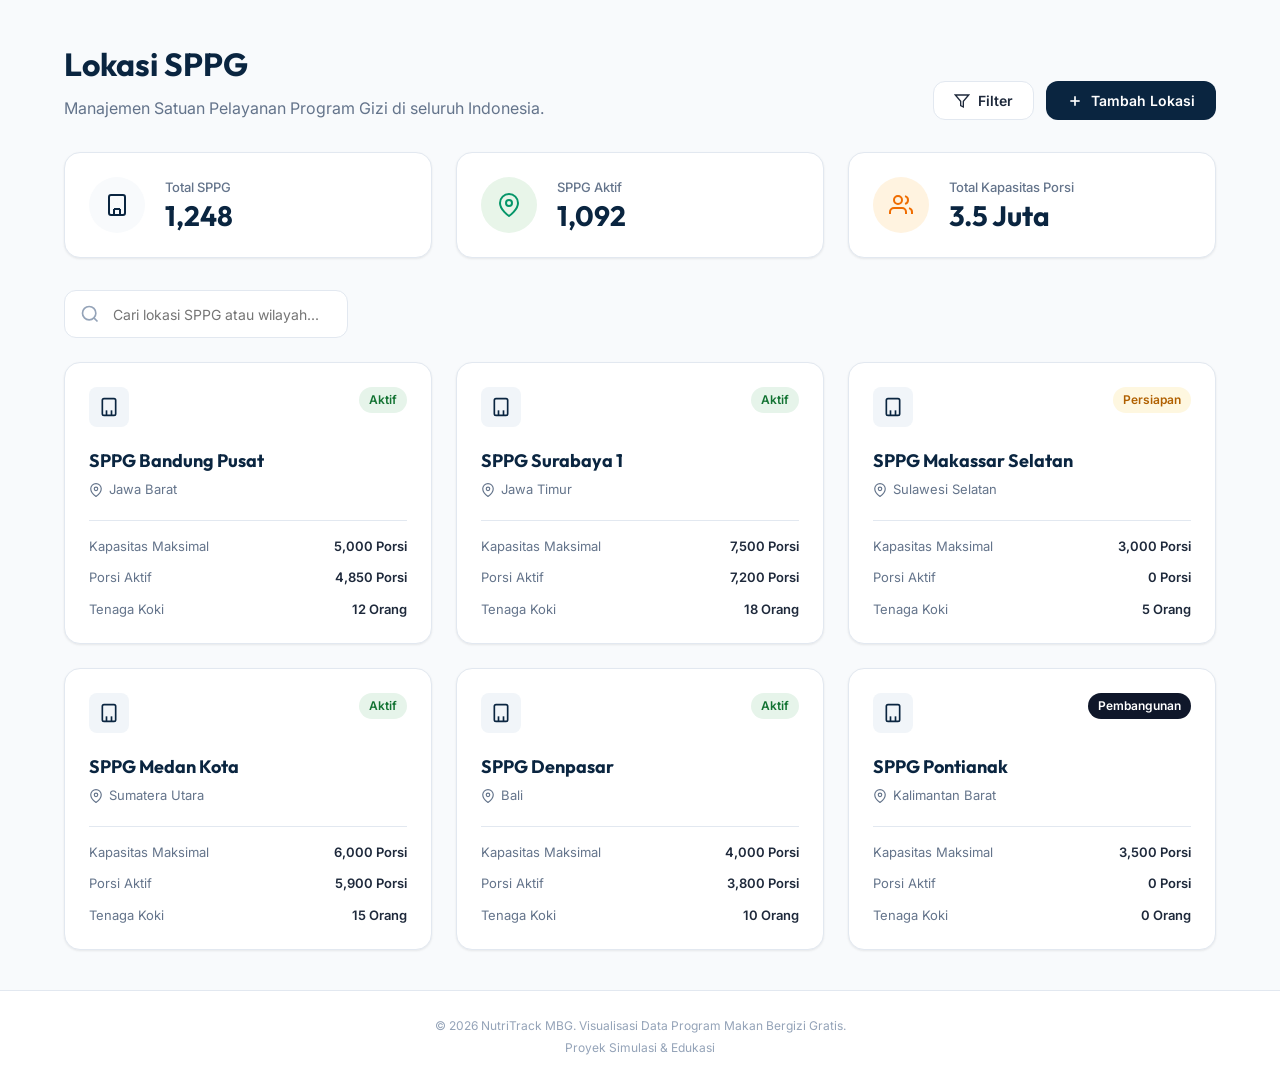
==== apps/izza/index.html @ fefcbb6e "update lagi" ====
<!DOCTYPE html>
<html lang="id">
<head>
  <meta charset="UTF-8">
  <meta name="viewport" content="width=device-width, initial-scale=1.0">
  <title>NutriTrack MBG - Visualisasi Data Program Makan Bergizi Gratis</title>
  <link rel="stylesheet" href="style.css">
</head>
<body>

  <!-- App Header -->
  <header class="app-header">
    <div class="header-container">
      <div class="logo-section">
        <div class="logo-icon">
          <!-- Heartbeat / Wave SVG -->
          <svg width="20" height="20" viewBox="0 0 24 24" fill="none" stroke="currentColor" stroke-width="3" stroke-linecap="round" stroke-linejoin="round">
            <path d="M22 12h-4l-3 9L9 3l-3 9H2"/>
          </svg>
        </div>
        NutriTrack<span>MBG</span>
      </div>

      <!-- Navigation Bar -->
      <nav class="nav-menu">
        <div class="nav-item" data-tab="dashboard">
          <svg viewBox="0 0 24 24" fill="none" stroke="currentColor"><rect x="3" y="3" width="7" height="9" rx="1"/><rect x="14" y="3" width="7" height="5" rx="1"/><rect x="14" y="12" width="7" height="9" rx="1"/><rect x="3" y="16" width="7" height="5" rx="1"/></svg>
          Dashboard
        </div>
        <div class="nav-item" data-tab="statistik">
          <svg viewBox="0 0 24 24" fill="none" stroke="currentColor"><circle cx="12" cy="12" r="10"/><polyline points="12 6 12 12 16 14"/></svg>
          Statistik Gizi
        </div>
        <div class="nav-item" data-tab="makanan">
          <svg viewBox="0 0 24 24" fill="none" stroke="currentColor"><path d="M12 2L2 7l10 5 10-5-10-5zM2 17l10 5 10-5M2 12l10 5 10-5"/></svg>
          Data Makanan
        </div>
        <div class="nav-item" data-tab="simulasi">
          <svg viewBox="0 0 24 24" fill="none" stroke="currentColor"><path d="M12 20h9M16.5 3.5a2.121 2.121 0 0 1 3 3L7 19l-4 1 1-4L16.5 3.5z"/></svg>
          Simulasi Menu
        </div>
        <div class="nav-item active" data-tab="lokasi">
          <svg viewBox="0 0 24 24" fill="none" stroke="currentColor"><path d="M21 10c0 7-9 13-9 13s-9-6-9-13a9 9 0 0 1 18 0z"/><circle cx="12" cy="10" r="3"/></svg>
          Lokasi SPPG
        </div>
        <div class="nav-item" data-tab="laporan">
          <svg viewBox="0 0 24 24" fill="none" stroke="currentColor"><path d="M14 2H6a2 2 0 0 0-2 2v16a2 2 0 0 0 2 2h12a2 2 0 0 0 2-2V8z"/><polyline points="14 2 14 8 20 8"/></svg>
          Laporan
        </div>
        <div class="nav-item" data-tab="edukasi">
          <svg viewBox="0 0 24 24" fill="none" stroke="currentColor"><path d="M4 19.5A2.5 2.5 0 0 1 6.5 17H20M4 4.5A2.5 2.5 0 0 1 6.5 2H20v20H6.5a2.5 2.5 0 0 1-2.5-2.5v-15z"/></svg>
          Edukasi
        </div>
        <div class="nav-item" data-tab="pusatdata">
          <svg viewBox="0 0 24 24" fill="none" stroke="currentColor"><ellipse cx="12" cy="5" rx="9" ry="3"/><path d="M3 5v14c0 1.66 4 3 9 3s9-1.34 9-3V5"/><path d="M3 12c0 1.66 4 3 9 3s9-1.34 9-3"/></svg>
          Pusat Data
        </div>

      </nav>
    </div>
  </header>

  <!-- Main Content Wrapper -->
  <main class="app-main" id="main-container">

    <!-- ============================================ -->
    <!-- VIEW 1: LOKASI SPPG (Default View) -->
    <!-- ============================================ -->
    <div id="view-lokasi" class="view-panel">
      <div class="page-header">
        <div class="page-title-group">
          <h1 class="page-title">Lokasi SPPG</h1>
          <p class="page-subtitle">Manajemen Satuan Pelayanan Program Gizi di seluruh Indonesia.</p>
        </div>
        <div class="page-actions">
          <button class="btn btn-secondary" id="btn-filter-sppg">
            <svg width="16" height="16" viewBox="0 0 24 24" fill="none" stroke="currentColor" stroke-width="2"><polygon points="22 3 2 3 10 12.46 10 19 14 21 14 12.46 22 3"/></svg>
            Filter
          </button>
          <button class="btn btn-primary" id="btn-tambah-lokasi">
            <svg width="16" height="16" viewBox="0 0 24 24" fill="none" stroke="currentColor" stroke-width="2.5"><line x1="12" y1="5" x2="12" y2="19"/><line x1="5" y1="12" x2="19" y2="12"/></svg>
            Tambah Lokasi
          </button>
        </div>
      </div>

      <!-- Summary Stats Row -->
      <div class="summary-grid">
        <div class="summary-card">
          <div class="card-icon-wrapper">
            <!-- Building Icon -->
            <svg viewBox="0 0 24 24" fill="none" stroke="currentColor" stroke-width="2"><rect x="4" y="2" width="16" height="20" rx="2" ry="2"/><line x1="9" y1="22" x2="9" y2="16"/><line x1="15" y1="22" x2="15" y2="16"/><line x1="9" y1="16" x2="15" y2="16"/><path d="M8 6h.01M16 6h.01M8 10h.01M16 10h.01M12 6h.01M12 10h.01"/></svg>
          </div>
          <div class="card-details">
            <span class="card-label">Total SPPG</span>
            <span class="card-value" id="stat-total-sppg">1,248</span>
          </div>
        </div>
        <div class="summary-card">
          <div class="card-icon-wrapper green">
            <!-- Active Location -->
            <svg viewBox="0 0 24 24" fill="none" stroke="currentColor" stroke-width="2"><path d="M21 10c0 7-9 13-9 13s-9-6-9-13a9 9 0 0 1 18 0z"/><circle cx="12" cy="10" r="3"/></svg>
          </div>
          <div class="card-details">
            <span class="card-label">SPPG Aktif</span>
            <span class="card-value" id="stat-aktif-sppg">1,092</span>
          </div>
        </div>
        <div class="summary-card">
          <div class="card-icon-wrapper orange">
            <!-- Capacity / Hand holding heart or bowl -->
            <svg viewBox="0 0 24 24" fill="none" stroke="currentColor" stroke-width="2"><path d="M17 21v-2a4 4 0 0 0-4-4H5a4 4 0 0 0-4 4v2"/><circle cx="9" cy="7" r="4"/><path d="M23 21v-2a4 4 0 0 0-3-3.87"/><path d="M16 3.13a4 4 0 0 1 0 7.75"/></svg>
          </div>
          <div class="card-details">
            <span class="card-label">Total Kapasitas Porsi</span>
            <span class="card-value" id="stat-kapasitas-sppg">3.5 Juta</span>
          </div>
        </div>
      </div>

      <!-- Search Field -->
      <div class="filter-bar">
        <div class="search-wrapper">
          <svg class="search-icon" viewBox="0 0 24 24" fill="none" stroke="currentColor" stroke-width="2"><circle cx="11" cy="11" r="8"/><line x1="21" y1="21" x2="16.65" y2="16.65"/></svg>
          <input type="text" class="search-input" id="search-sppg" placeholder="Cari lokasi SPPG atau wilayah...">
        </div>
      </div>

      <!-- SPPG Cards Grid -->
      <div class="card-grid" id="sppg-grid-container">
        <!-- Rendered dynamically by app.js -->
      </div>
    </div>


    <!-- ============================================ -->
    <!-- VIEW 2: PUSAT LAPORAN -->
    <!-- ============================================ -->
    <div id="view-laporan" class="view-panel" style="display: none;">
      <div class="page-header">
        <div class="page-title-group">
          <h1 class="page-title">Pusat Laporan</h1>
          <p class="page-subtitle">Unduh dan tinjau laporan operasional, gizi, serta evaluasi program.</p>
        </div>
        <div class="page-actions">
          <!-- Dropdown Filter for Category -->
          <button class="btn btn-secondary" id="btn-filter-laporan">
            <svg width="16" height="16" viewBox="0 0 24 24" fill="none" stroke="currentColor" stroke-width="2"><polygon points="22 3 2 3 10 12.46 10 19 14 21 14 12.46 22 3"/></svg>
            Filter
          </button>
          <button class="btn btn-secondary" id="btn-periode-laporan">
            <svg width="16" height="16" viewBox="0 0 24 24" fill="none" stroke="currentColor" stroke-width="2"><rect x="3" y="4" width="18" height="18" rx="2" ry="2"/><line x1="16" y1="2" x2="16" y2="6"/><line x1="8" y1="2" x2="8" y2="6"/><line x1="3" y1="10" x2="21" y2="10"/></svg>
            Periode
          </button>
        </div>
      </div>

      <!-- Report Table Area -->
      <div class="table-container">
        <table class="data-table">
          <thead>
            <tr>
              <th>Judul Dokumen Laporan</th>
              <th>Kategori</th>
              <th>Tanggal Rilis</th>
              <th>Ukuran</th>
              <th>Aksi</th>
            </tr>
          </thead>
          <tbody id="laporan-table-body">
            <!-- Rendered dynamically by app.js -->
          </tbody>
        </table>
      </div>
    </div>


    <!-- ============================================ -->
    <!-- VIEW 3: MODUL EDUKASI & SOP -->
    <!-- ============================================ -->
    <div id="view-edukasi" class="view-panel" style="display: none;">
      <!-- Dark Blue Hero Banner -->
      <div class="edu-banner">
        <div class="edu-banner-text">
          <span class="edu-banner-badge">Pusat Pengetahuan</span>
          <h2 class="edu-banner-title">Modul Edukasi & SOP</h2>
          <p class="edu-banner-desc">Tingkatkan pemahaman Anda tentang standar gizi, kebersihan, dan manajemen operasional program MBG melalui berbagai artikel dan video panduan kami.</p>
        </div>
        <div class="edu-banner-icon">
          <!-- Open Book Icon -->
          <svg viewBox="0 0 24 24" fill="none" stroke="currentColor" stroke-width="1.5"><path d="M4 19.5A2.5 2.5 0 0 1 6.5 17H20M4 4.5A2.5 2.5 0 0 1 6.5 2H20v20H6.5a2.5 2.5 0 0 1-2.5-2.5v-15z"/></svg>
        </div>
      </div>

      <!-- Categories Filter Tabs -->
      <div class="edu-tabs">
        <div class="edu-tab active" data-category="Semua">Semua Modul</div>
        <div class="edu-tab" data-category="Gizi">Panduan Gizi</div>
        <div class="edu-tab" data-category="Operasional">Operasional SPPG</div>
        <div class="edu-tab" data-category="Keamanan">Keamanan Pangan</div>
        <div class="edu-tab" data-category="Video">Video Edukasi</div>
      </div>

      <!-- Edu Cards Grid -->
      <div class="edu-grid" id="edukasi-grid-container">
        <!-- Rendered dynamically by app.js -->
      </div>
    </div>


    <!-- ============================================ -->
    <!-- VIEW 4: PUSAT DATA MASUK -->
    <!-- ============================================ -->
    <div id="view-pusatdata" class="view-panel" style="display: none;">
      <div class="page-header">
        <div class="page-title-group">
          <h1 class="page-title">Pusat Data MASUK</h1>
          <p class="page-subtitle">Area penampungan data mentah sebelum divalidasi dan diimpor ke sistem utama.</p>
        </div>
        <div class="page-actions">
          <button class="btn btn-secondary" id="btn-input-link">
            <svg width="16" height="16" viewBox="0 0 24 24" fill="none" stroke="currentColor" stroke-width="2"><path d="M10 13a5 5 0 0 0 7.54.54l3-3a5 5 0 0 0-7.07-7.07l-1.72 1.71"/><path d="M14 11a5 5 0 0 0-7.54-.54l-3 3a5 5 0 0 0 7.07 7.07l1.71-1.71"/></svg>
            Input Link
          </button>
          <button class="btn btn-green" id="btn-upload-dataset">
            <svg width="16" height="16" viewBox="0 0 24 24" fill="none" stroke="currentColor" stroke-width="2.5"><path d="M21 15v4a2 2 0 0 1-2 2H5a2 2 0 0 1-2-2v-4"/><polyline points="17 8 12 3 7 8"/><line x1="12" y1="3" x2="12" y2="15"/></svg>
            Upload Dataset
          </button>
        </div>
      </div>

      <!-- Summary Stats Row -->
      <div class="pd-summary-grid">
        <!-- Total Masuk: document icon, grey -->
        <div class="pd-summary-card">
          <div class="pd-stat-icon" style="color: #64748b;">
            <svg width="32" height="32" viewBox="0 0 24 24" fill="none" stroke="currentColor" stroke-width="1.8"><path d="M14 2H6a2 2 0 0 0-2 2v16a2 2 0 0 0 2 2h12a2 2 0 0 0 2-2V8z"/><polyline points="14 2 14 8 20 8"/><line x1="16" y1="13" x2="8" y2="13"/><line x1="16" y1="17" x2="8" y2="17"/></svg>
          </div>
          <span class="card-value" id="pd-stat-total">128</span>
          <span class="card-label">Total Masuk</span>
        </div>
        <!-- Menunggu: clock circle, yellow border -->
        <div class="pd-summary-card">
          <div class="pd-stat-icon" style="color: #f59e0b;">
            <svg width="32" height="32" viewBox="0 0 24 24" fill="none" stroke="currentColor" stroke-width="1.8"><circle cx="12" cy="12" r="10"/><polyline points="12 6 12 12 16 14"/></svg>
          </div>
          <span class="card-value" id="pd-stat-menunggu">12</span>
          <span class="card-label">Menunggu</span>
        </div>
        <!-- Data Valid: check circle, green -->
        <div class="pd-summary-card">
          <div class="pd-stat-icon" style="color: #16a34a;">
            <svg width="32" height="32" viewBox="0 0 24 24" fill="none" stroke="currentColor" stroke-width="1.8"><circle cx="12" cy="12" r="10"/><polyline points="9 12 11 14 15 10"/></svg>
          </div>
          <span class="card-value" id="pd-stat-valid">94</span>
          <span class="card-label">Data Valid</span>
        </div>
        <!-- Perlu Perbaikan: alert circle, orange -->
        <div class="pd-summary-card">
          <div class="pd-stat-icon" style="color: #f97316;">
            <svg width="32" height="32" viewBox="0 0 24 24" fill="none" stroke="currentColor" stroke-width="1.8"><circle cx="12" cy="12" r="10"/><line x1="12" y1="8" x2="12" y2="12"/><line x1="12" y1="16" x2="12.01" y2="16"/></svg>
          </div>
          <span class="card-value" id="pd-stat-perbaikan">18</span>
          <span class="card-label">Perlu Perbaikan</span>
        </div>
        <!-- Ditolak: alert circle, red -->
        <div class="pd-summary-card">
          <div class="pd-stat-icon" style="color: #ef4444;">
            <svg width="32" height="32" viewBox="0 0 24 24" fill="none" stroke="currentColor" stroke-width="1.8"><circle cx="12" cy="12" r="10"/><line x1="12" y1="8" x2="12" y2="12"/><line x1="12" y1="16" x2="12.01" y2="16"/></svg>
          </div>
          <span class="card-value" id="pd-stat-ditolak">4</span>
          <span class="card-label">Ditolak</span>
        </div>
      </div>

      <!-- Dataset Queue Section -->
      <div style="background-color: var(--bg-card); border: 1px solid var(--border-color); border-radius: var(--radius-lg); padding: 24px; box-shadow: var(--shadow-sm);">
        <h3 style="font-family: var(--font-heading); font-size: 18px; font-weight: 700; color: var(--primary); margin-bottom: 4px;">Antrean Dataset Masuk</h3>
        <p style="font-size: 13px; color: var(--text-muted); margin-bottom: 24px;">Daftar dataset yang baru diunggah dan status validasinya.</p>
        
        <div class="table-container" style="border: none; box-shadow: none; margin-bottom: 0;">
          <table class="data-table">
            <thead>
              <tr>
                <th>Nama Dataset</th>
                <th>Jenis</th>
                <th>Pengirim</th>
                <th>Tanggal</th>
                <th>Status</th>
                <th>Aksi</th>
              </tr>
            </thead>
            <tbody id="pusatdata-table-body">
              <!-- Rendered dynamically by app.js -->
            </tbody>
          </table>
        </div>
      </div>
    </div>


    <!-- ============================================ -->
    <!-- VIEW 5: OTHER VIEWS PLACEHOLDERS -->
    <!-- ============================================ -->
    <div id="view-dashboard" class="view-panel" style="display: none;">
      <div class="page-header">
        <div class="page-title-group">
          <h1 class="page-title">Dashboard</h1>
          <p class="page-subtitle">Selamat datang di Sistem Visualisasi & Pemantauan Program Nutrisi MBG.</p>
        </div>
      </div>
      
      <div class="dash-grid">
        <div class="dash-chart-card">
          <h3 class="dash-chart-title">Realisasi Distribusi Porsi Makanan (Mei 2026)</h3>
          <div class="bar-chart-mock">
            <div class="chart-bar-group">
              <div class="chart-bar" style="height: 120px;" data-val="120K Porsi"></div>
              <span class="chart-label">Minggu 1</span>
            </div>
            <div class="chart-bar-group">
              <div class="chart-bar" style="height: 150px;" data-val="150K Porsi"></div>
              <span class="chart-label">Minggu 2</span>
            </div>
            <div class="chart-bar-group">
              <div class="chart-bar" style="height: 190px;" data-val="190K Porsi"></div>
              <span class="chart-label">Minggu 3</span>
            </div>
            <div class="chart-bar-group">
              <div class="chart-bar green-bar" style="height: 210px;" data-val="210K Porsi"></div>
              <span class="chart-label">Minggu 4</span>
            </div>
          </div>
          <p style="font-size: 12px; color: var(--text-light); text-align: center;">* Arahkan kursor untuk melihat nilai spesifik mingguan</p>
        </div>
        
        <div style="display: flex; flex-direction: column; gap: 24px;">
          <div class="summary-card" style="margin: 0; width: 100%;">
            <div class="card-icon-wrapper green">
              <svg viewBox="0 0 24 24" fill="none" stroke="currentColor" stroke-width="2"><path d="M12 2L2 7l10 5 10-5-10-5zM2 17l10 5 10-5M2 12l10 5 10-5"/></svg>
            </div>
            <div class="card-details">
              <span class="card-label">Sediaan Porsi Hari Ini</span>
              <span class="card-value">45,280</span>
            </div>
          </div>
          <div class="summary-card" style="margin: 0; width: 100%;">
            <div class="card-icon-wrapper orange">
              <svg viewBox="0 0 24 24" fill="none" stroke="currentColor" stroke-width="2"><circle cx="12" cy="12" r="10"/><path d="M8 14s1.5 2 4 2 4-2 4-2"/><line x1="9" y1="9" x2="9.01" y2="9"/><line x1="15" y1="9" x2="15.01" y2="9"/></svg>
            </div>
            <div class="card-details">
              <span class="card-label">Kepuasan Anak Penerima</span>
              <span class="card-value">98.4%</span>
            </div>
          </div>
        </div>
      </div>
    </div>

    <!-- View: Statistik Gizi -->
    <div id="view-statistik" class="view-panel" style="display: none;">
      <div class="placeholder-view">
        <div class="placeholder-icon">
          <svg viewBox="0 0 24 24" fill="none" stroke="currentColor" stroke-width="2"><line x1="18" y1="20" x2="18" y2="10"/><line x1="12" y1="20" x2="12" y2="4"/><line x1="6" y1="20" x2="6" y2="14"/></svg>
        </div>
        <h2 class="placeholder-title">Visualisasi Statistik Gizi</h2>
        <p class="placeholder-desc">Halaman ini menampilkan grafik capaian kalori, kecukupan protein, vitamin, dan analisis gizi berkala untuk siswa penerima manfaat di seluruh sekolah.</p>
        <button class="btn btn-primary" onclick="alert('Membuka detail statistik lengkap...')">Unduh Laporan Gizi Terpadu</button>
      </div>
    </div>

    <!-- View: Data Makanan -->
    <div id="view-makanan" class="view-panel" style="display: none;">
      <div class="placeholder-view">
        <div class="placeholder-icon">
          <svg viewBox="0 0 24 24" fill="none" stroke="currentColor" stroke-width="2"><path d="M12 2L2 7l10 5 10-5-10-5zM2 17l10 5 10-5M2 12l10 5 10-5"/></svg>
        </div>
        <h2 class="placeholder-title">Database Data Makanan & Nutrisi</h2>
        <p class="placeholder-desc">Kelola dan lihat tabel referensi kandungan kalori, makronutrisi, serta mikronutrisi bahan makanan standar nasional yang digunakan pada dapur SPPG.</p>
        <button class="btn btn-primary" onclick="alert('Mengalihkan ke database bahan makanan...')">Lihat Kamus Bahan Makanan</button>
      </div>
    </div>

    <!-- View: Simulasi Menu -->
    <div id="view-simulasi" class="view-panel" style="display: none;">
      <div class="placeholder-view">
        <div class="placeholder-icon">
          <svg viewBox="0 0 24 24" fill="none" stroke="currentColor" stroke-width="2"><rect x="3" y="3" width="18" height="18" rx="2" ry="2"/><line x1="9" y1="3" x2="9" y2="21"/><line x1="15" y1="3" x2="15" y2="21"/><line x1="3" y1="9" x2="21" y2="9"/><line x1="3" y1="15" x2="21" y2="15"/></svg>
        </div>
        <h2 class="placeholder-title">Simulasi & Kalkulator Menu Sehat</h2>
        <p class="placeholder-desc">Alat kalkulator interaktif untuk menyusun menu makanan harian sesuai standar gizi seimbang yang ditetapkan kementerian kesehatan, lengkap dengan estimasi harga bahan pokok.</p>
        <button class="btn btn-primary" onclick="alert('Memulai simulator menu...')">Buka Simulator Menu</button>
      </div>
    </div>
  </main>

  <!-- App Footer -->
  <footer class="app-footer">
    <p>&copy; 2026 NutriTrack MBG. Visualisasi Data Program Makan Bergizi Gratis.</p>
    <p>Proyek Simulasi & Edukasi</p>
  </footer>

  <!-- ============================================ -->
  <!-- MODAL: TAMBAH LOKASI SPPG -->
  <!-- ============================================ -->
  <div class="modal-backdrop" id="modal-tambah-sppg">
    <div class="modal-container">
      <div class="modal-header">
        <h3 class="modal-title">Tambah Lokasi SPPG Baru</h3>
        <button class="modal-close-btn" id="close-modal-sppg">
          <svg width="20" height="20" viewBox="0 0 24 24" fill="none" stroke="currentColor" stroke-width="2"><line x1="18" y1="6" x2="6" y2="18"/><line x1="6" y1="6" x2="18" y2="18"/></svg>
        </button>
      </div>
      <form id="form-sppg">
        <div class="modal-body">
          <div class="form-group">
            <label class="form-label" for="input-sppg-nama">Nama SPPG</label>
            <input type="text" id="input-sppg-nama" class="form-input" placeholder="Contoh: SPPG Semarang Barat" required>
          </div>
          <div class="form-group">
            <label class="form-label" for="input-sppg-provinsi">Provinsi</label>
            <select id="input-sppg-provinsi" class="form-select" required>
              <option value="">Pilih Provinsi...</option>
              <option value="Jawa Barat">Jawa Barat</option>
              <option value="Jawa Tengah">Jawa Tengah</option>
              <option value="Jawa Timur">Jawa Timur</option>
              <option value="Sulawesi Selatan">Sulawesi Selatan</option>
              <option value="Sumatera Utara">Sumatera Utara</option>
              <option value="Bali">Bali</option>
              <option value="Kalimantan Barat">Kalimantan Barat</option>
            </select>
          </div>
          <div class="form-row">
            <div class="form-group">
              <label class="form-label" for="input-sppg-kapasitas">Kapasitas Maksimal (Porsi)</label>
              <input type="number" id="input-sppg-kapasitas" class="form-input" placeholder="Misal: 5000" min="0" required>
            </div>
            <div class="form-group">
              <label class="form-label" for="input-sppg-aktif">Porsi Aktif saat ini</label>
              <input type="number" id="input-sppg-aktif" class="form-input" placeholder="Misal: 4500" min="0" required>
            </div>
          </div>
          <div class="form-row">
            <div class="form-group">
              <label class="form-label" for="input-sppg-koki">Tenaga Koki (Orang)</label>
              <input type="number" id="input-sppg-koki" class="form-input" placeholder="Misal: 10" min="0" required>
            </div>
            <div class="form-group">
              <label class="form-label" for="input-sppg-status">Status Operasional</label>
              <select id="input-sppg-status" class="form-select" required>
                <option value="Aktif">Aktif</option>
                <option value="Persiapan">Persiapan</option>
                <option value="Pembangunan">Pembangunan</option>
              </select>
            </div>
          </div>
        </div>
        <div class="modal-footer">
          <button type="button" class="btn btn-secondary" id="cancel-modal-sppg">Batal</button>
          <button type="submit" class="btn btn-primary">Simpan Lokasi</button>
        </div>
      </form>
    </div>
  </div>

  <!-- ============================================ -->
  <!-- MODAL: UPLOAD DATASET -->
  <!-- ============================================ -->
  <div class="modal-backdrop" id="modal-upload">
    <div class="modal-container">
      <div class="modal-header">
        <h3 class="modal-title">Upload Dataset Baru</h3>
        <button class="modal-close-btn" id="close-modal-upload">
          <svg width="20" height="20" viewBox="0 0 24 24" fill="none" stroke="currentColor" stroke-width="2"><line x1="18" y1="6" x2="6" y2="18"/><line x1="6" y1="6" x2="18" y2="18"/></svg>
        </button>
      </div>
      <form id="form-upload">
        <div class="modal-body">
          <div class="form-group">
            <label class="form-label" for="upload-jenis">Jenis Data</label>
            <select id="upload-jenis" class="form-select" required>
              <option value="Makanan">Makanan</option>
              <option value="Lokasi SPPG">Lokasi SPPG</option>
              <option value="Standar Gizi">Standar Gizi</option>
              <option value="Data Pangan">Data Pangan</option>
            </select>
          </div>
          <div class="form-group">
            <label class="form-label" for="upload-pengirim">Pengirim / Relawan</label>
            <input type="text" id="upload-pengirim" class="form-input" placeholder="Masukkan nama pengirim..." required>
          </div>
          <div class="form-group">
            <label class="form-label">File Dataset (.xlsx, .csv)</label>
            <div class="drag-drop-zone" id="drag-drop-area">
              <div class="drag-drop-icon">
                <svg viewBox="0 0 24 24" fill="none" stroke="currentColor" stroke-width="2"><path d="M21 15v4a2 2 0 0 1-2 2H5a2 2 0 0 1-2-2v-4"/><polyline points="17 8 12 3 7 8"/><line x1="12" y1="3" x2="12" y2="15"/></svg>
              </div>
              <p class="drag-drop-text" id="drag-drop-filename">Tarik file ke sini atau klik untuk mencari</p>
              <p class="drag-drop-subtext">Hanya file Excel (.xlsx) atau CSV (.csv) maksimum 10MB</p>
              <input type="file" id="file-input" style="display: none;" accept=".xlsx,.csv">
            </div>
          </div>
        </div>
        <div class="modal-footer">
          <button type="button" class="btn btn-secondary" id="cancel-modal-upload">Batal</button>
          <button type="submit" class="btn btn-primary" id="btn-submit-upload" disabled>Unggah Data</button>
        </div>
      </form>
    </div>
  </div>

  <!-- ============================================ -->
  <!-- MODAL: PREVIEW DATASET -->
  <!-- ============================================ -->
  <div class="modal-backdrop" id="modal-preview-dataset">
    <div class="modal-container" style="max-width: 600px;">
      <div class="modal-header">
        <h3 class="modal-title" id="preview-dataset-title">Pratinjau Dataset</h3>
        <button class="modal-close-btn" id="close-modal-preview">
          <svg width="20" height="20" viewBox="0 0 24 24" fill="none" stroke="currentColor" stroke-width="2"><line x1="18" y1="6" x2="6" y2="18"/><line x1="6" y1="6" x2="18" y2="18"/></svg>
        </button>
      </div>
      <div class="modal-body">
        <div style="margin-bottom: 16px; font-size: 13px; color: var(--text-muted);">
          <span style="font-weight: 600; color: var(--text-main);">Pengirim: </span><span id="preview-dataset-sender">-</span> |
          <span style="font-weight: 600; color: var(--text-main);">Tanggal: </span><span id="preview-dataset-date">-</span> |
          <span style="font-weight: 600; color: var(--text-main);">Status: </span><span id="preview-dataset-status">-</span>
        </div>
        <div class="table-container" style="max-height: 250px; overflow-y: auto;">
          <table class="data-table" style="font-size: 12px;">
            <thead>
              <tr id="preview-dataset-headers">
                <!-- Set dynamically -->
              </tr>
            </thead>
            <tbody id="preview-dataset-rows">
              <!-- Set dynamically -->
            </tbody>
          </table>
        </div>
      </div>
      <div class="modal-footer">
        <button type="button" class="btn btn-secondary" id="close-preview-footer">Tutup</button>
        <button type="button" class="btn btn-primary" id="btn-import-from-preview">Impor Data Sekarang</button>
      </div>
    </div>
  </div>

  <!-- Toast Container -->
  <div class="toast-container" id="toast-container"></div>

  <!-- JavaScript -->
  <script src="app.js"></script>

  <!-- HOOK GABUNGAN: sembunyikan header sendiri & navigasi dari menu induk -->
  <style>.app-header{display:none !important;}</style>
  <script>
    window.addEventListener('load', function () {
      function go() {
        var tab = (location.hash || '#lokasi').replace('#','');
        var el = document.querySelector('.nav-item[data-tab="'+tab+'"]');
        if (el) el.click();
      }
      go();
      window.addEventListener('hashchange', go);
    });
  </script>
</body>
</html>
---- apps/izza/style.css ----
/* style.css - Design system and layout styles for NutriTrack MBG */

@import url('https://fonts.googleapis.com/css2?family=Inter:wght@300;400;500;600;700&family=Outfit:wght@400;500;600;700;800&display=swap');

:root {
  /* Colors */
  --primary: #0a2540;
  --primary-light: #1e3a5f;
  --accent-green: #34d399; /* Green tone from screenshot */
  --accent-green-hover: #059669;
  --accent-green-rgb: 52, 211, 153;
  --accent-blue: #0b57d0;
  --bg-main: #f8fafc;
  --bg-card: #ffffff;
  --text-main: #1e293b;
  --text-muted: #64748b;
  --text-light: #94a3b8;
  --border-color: #e2e8f0;
  --input-focus: rgba(11, 87, 208, 0.15);
  
  /* Status Colors */
  --status-active-bg: #e6f4ea;
  --status-active-text: #137333;
  --status-prep-bg: #fef7e0;
  --status-prep-text: #b06000;
  --status-build-bg: #e8f0fe;
  --status-build-text: #1a73e8;
  --status-build-badge-bg: #0f172a; /* Pontianak uses dark dark blue/black badge in screenshot */
  --status-build-badge-text: #ffffff;
  --status-rejected-bg: #fce8e6;
  --status-rejected-text: #c5221f;

  /* Typography */
  --font-heading: 'Outfit', 'Inter', sans-serif;
  --font-body: 'Inter', sans-serif;

  /* Shadows & Radius */
  --shadow-sm: 0 1px 3px rgba(0, 0, 0, 0.05), 0 1px 2px rgba(0, 0, 0, 0.03);
  --shadow-md: 0 4px 6px -1px rgba(0, 0, 0, 0.05), 0 2px 4px -1px rgba(0, 0, 0, 0.03);
  --shadow-lg: 0 10px 15px -3px rgba(10, 37, 64, 0.05), 0 4px 6px -2px rgba(10, 37, 64, 0.03);
  --shadow-premium: 0 20px 25px -5px rgba(10, 37, 64, 0.08), 0 10px 10px -5px rgba(10, 37, 64, 0.03);
  --radius-sm: 6px;
  --radius-md: 12px;
  --radius-lg: 16px;
  --radius-xl: 24px;
  
  /* Transitions */
  --transition-fast: 0.15s ease;
  --transition-normal: 0.25s cubic-bezier(0.4, 0, 0.2, 1);
}

/* Reset */
* {
  box-sizing: border-box;
  margin: 0;
  padding: 0;
  -webkit-font-smoothing: antialiased;
  -moz-osx-font-smoothing: grayscale;
}

body {
  font-family: var(--font-body);
  background-color: var(--bg-main);
  color: var(--text-main);
  line-height: 1.5;
  display: flex;
  flex-direction: column;
  min-height: 100vh;
}

a {
  text-decoration: none;
  color: inherit;
}

button, input, select, textarea {
  font-family: inherit;
  font-size: inherit;
}

/* Layout App Shell */
.app-header {
  background-color: var(--bg-card);
  border-bottom: 1px solid var(--border-color);
  position: sticky;
  top: 0;
  z-index: 100;
  box-shadow: var(--shadow-sm);
}

.header-container {
  max-width: 1200px;
  margin: 0 auto;
  padding: 0 24px;
  height: 72px;
  display: flex;
  align-items: center;
  justify-content: space-between;
}

.logo-section {
  display: flex;
  align-items: center;
  gap: 8px;
  font-family: var(--font-heading);
  font-weight: 700;
  font-size: 22px;
  color: var(--primary);
  user-select: none;
}

.logo-section span {
  color: var(--accent-green-hover);
}

.logo-icon {
  width: 36px;
  height: 36px;
  display: flex;
  align-items: center;
  justify-content: center;
  background-color: var(--primary);
  border-radius: var(--radius-sm);
  color: white;
}

/* Navigation Menu */
.nav-menu {
  display: flex;
  height: 100%;
  gap: 4px;
}

.nav-item {
  display: flex;
  flex-direction: column;
  align-items: center;
  justify-content: center;
  padding: 0 12px;
  font-size: 13px;
  font-weight: 500;
  color: var(--text-muted);
  cursor: pointer;
  position: relative;
  transition: var(--transition-fast);
  gap: 4px;
  height: 100%;
  border-bottom: 3px solid transparent;
}

.nav-item svg {
  width: 18px;
  height: 18px;
  stroke-width: 2;
  transition: transform var(--transition-fast);
}

.nav-item:hover {
  color: var(--primary);
}

.nav-item:hover svg {
  transform: translateY(-2px);
}

.nav-item.active {
  color: var(--primary);
  border-bottom-color: var(--accent-green);
  font-weight: 600;
}

.nav-item.active svg {
  color: var(--accent-green);
}


/* Main Content Wrapper */
.app-main {
  flex: 1;
  max-width: 1200px;
  width: 100%;
  margin: 0 auto;
  padding: 40px 24px;
}

/* Footer Section */
.app-footer {
  background-color: var(--bg-card);
  border-top: 1px solid var(--border-color);
  padding: 24px;
  text-align: center;
  font-size: 12px;
  color: var(--text-light);
  line-height: 1.8;
}

/* Page Header Typography */
.page-header {
  margin-bottom: 32px;
  display: flex;
  justify-content: space-between;
  align-items: flex-end;
}

.page-title-group {
  max-width: 700px;
}

.page-title {
  font-family: var(--font-heading);
  font-size: 32px;
  font-weight: 700;
  color: var(--primary);
  margin-bottom: 8px;
}

.page-subtitle {
  font-size: 16px;
  color: var(--text-muted);
}

.page-actions {
  display: flex;
  gap: 12px;
}

/* Base Components & UI Elements */

/* Buttons */
.btn {
  display: inline-flex;
  align-items: center;
  justify-content: center;
  gap: 8px;
  padding: 10px 20px;
  border-radius: var(--radius-md);
  font-weight: 600;
  font-size: 14px;
  border: 1px solid transparent;
  cursor: pointer;
  transition: var(--transition-fast);
}

.btn-primary {
  background-color: var(--primary);
  color: white;
}

.btn-primary:hover {
  background-color: var(--primary-light);
  box-shadow: var(--shadow-sm);
}

.btn-secondary {
  background-color: var(--bg-card);
  border-color: var(--border-color);
  color: var(--text-main);
}

.btn-secondary:hover {
  background-color: var(--bg-main);
  border-color: var(--text-muted);
}

.btn-green {
  background-color: #34a853;
  color: white;
}

.btn-green:hover {
  background-color: #2d9249;
}

.btn-icon-only {
  width: 36px;
  height: 36px;
  padding: 0;
  border-radius: 50%;
  display: flex;
  align-items: center;
  justify-content: center;
}

/* Summary Grid (Stats Cards) */
.summary-grid {
  display: grid;
  grid-template-columns: repeat(3, 1fr);
  gap: 24px;
  margin-bottom: 32px;
}

.summary-card {
  background-color: var(--bg-card);
  border: 1px solid var(--border-color);
  border-radius: var(--radius-lg);
  padding: 24px;
  display: flex;
  align-items: center;
  gap: 20px;
  box-shadow: var(--shadow-sm);
  transition: var(--transition-normal);
}

.summary-card:hover {
  transform: translateY(-4px);
  box-shadow: var(--shadow-md);
}

.card-icon-wrapper {
  width: 56px;
  height: 56px;
  border-radius: 50%;
  background-color: var(--bg-main);
  display: flex;
  align-items: center;
  justify-content: center;
  color: var(--primary);
}

.card-icon-wrapper.green {
  background-color: #e8f5e9;
  color: var(--accent-green-hover);
}

.card-icon-wrapper.orange {
  background-color: #fff3e0;
  color: #ef6c00;
}

.card-icon-wrapper svg {
  width: 24px;
  height: 24px;
}

.card-details {
  display: flex;
  flex-direction: column;
}

.card-label {
  font-size: 13px;
  color: var(--text-muted);
  margin-bottom: 4px;
  font-weight: 500;
}

.card-value {
  font-family: var(--font-heading);
  font-size: 28px;
  font-weight: 700;
  color: var(--primary);
  line-height: 1.1;
}

/* Filter Bar & Search */
.filter-bar {
  display: flex;
  gap: 16px;
  margin-bottom: 24px;
  align-items: center;
}

.search-wrapper {
  position: relative;
  max-width: 400px;
}

.search-input {
  width: 100%;
  height: 48px;
  padding: 0 16px 0 48px;
  border-radius: var(--radius-md);
  border: 1px solid var(--border-color);
  background-color: var(--bg-card);
  font-size: 14px;
  transition: var(--transition-fast);
  color: var(--text-main);
}

.search-input:focus {
  outline: none;
  border-color: var(--accent-blue);
  box-shadow: 0 0 0 4px var(--input-focus);
}

.search-icon {
  position: absolute;
  left: 16px;
  top: 50%;
  transform: translateY(-50%);
  color: var(--text-light);
  width: 20px;
  height: 20px;
  pointer-events: none;
}

/* Badges */
.badge {
  display: inline-flex;
  align-items: center;
  padding: 4px 10px;
  border-radius: 20px;
  font-size: 12px;
  font-weight: 600;
}

.badge-active {
  background-color: var(--status-active-bg);
  color: var(--status-active-text);
}

.badge-prep {
  background-color: var(--status-prep-bg);
  color: var(--status-prep-text);
}

.badge-build {
  background-color: var(--status-build-badge-bg);
  color: var(--status-build-badge-text);
}

.badge-rejected {
  background-color: var(--status-rejected-bg);
  color: var(--status-rejected-text);
}

.badge-bulanan {
  background-color: #f1f3f4;
  color: #5f6368;
}

.badge-evaluasi {
  background-color: #f1f3f4;
  color: #5f6368;
}

.badge-wilayah {
  background-color: #f1f3f4;
  color: #5f6368;
}

.badge-keuangan {
  background-color: #f1f3f4;
  color: #5f6368;
}

.badge-gizi {
  background-color: #f1f3f4;
  color: #5f6368;
}

/* Card Grid for Locations */
.card-grid {
  display: grid;
  grid-template-columns: repeat(3, 1fr);
  gap: 24px;
}

.sp-card {
  background-color: var(--bg-card);
  border: 1px solid var(--border-color);
  border-radius: var(--radius-lg);
  padding: 24px;
  box-shadow: var(--shadow-sm);
  display: flex;
  flex-direction: column;
  transition: var(--transition-normal);
  position: relative;
}

.sp-card:hover {
  transform: translateY(-4px);
  box-shadow: var(--shadow-lg);
}

.sp-card-header {
  display: flex;
  justify-content: space-between;
  align-items: flex-start;
  margin-bottom: 20px;
}

.sp-icon-box {
  width: 40px;
  height: 40px;
  background-color: #f1f5f9;
  border-radius: 8px;
  display: flex;
  align-items: center;
  justify-content: center;
  color: var(--primary);
}

.sp-title-area {
  margin-bottom: 20px;
}

.sp-name {
  font-family: var(--font-heading);
  font-size: 18px;
  font-weight: 700;
  color: var(--primary);
  margin-bottom: 6px;
}

.sp-location {
  display: flex;
  align-items: center;
  gap: 6px;
  font-size: 13px;
  color: var(--text-muted);
}

.sp-location svg {
  width: 14px;
  height: 14px;
  stroke-width: 2;
}

.sp-details-list {
  display: flex;
  flex-direction: column;
  gap: 12px;
  border-top: 1px solid var(--border-color);
  padding-top: 16px;
  margin-top: auto;
}

.sp-detail-row {
  display: flex;
  justify-content: space-between;
  font-size: 13px;
}

.sp-detail-label {
  color: var(--text-muted);
}

.sp-detail-val {
  font-weight: 600;
  color: var(--text-main);
}

/* Report & Ingest Table Component */
.table-container {
  background-color: var(--bg-card);
  border: 1px solid var(--border-color);
  border-radius: var(--radius-lg);
  overflow: hidden;
  box-shadow: var(--shadow-sm);
  margin-bottom: 32px;
}

.data-table {
  width: 100%;
  border-collapse: collapse;
  text-align: left;
}

.data-table th {
  background-color: #f8fafc;
  padding: 16px 24px;
  font-size: 11px;
  font-weight: 600;
  text-transform: uppercase;
  letter-spacing: 0.05em;
  color: var(--text-muted);
  border-bottom: 1px solid var(--border-color);
}

.data-table td {
  padding: 16px 24px;
  border-bottom: 1px solid var(--border-color);
  font-size: 14px;
  color: var(--text-main);
  vertical-align: middle;
}

.data-table tr:last-child td {
  border-bottom: none;
}

.data-table tr:hover td {
  background-color: #f8fafc;
}

.doc-title-cell {
  display: flex;
  align-items: center;
  gap: 12px;
  font-weight: 600;
  color: var(--primary);
}

.doc-icon-box {
  width: 32px;
  height: 32px;
  border-radius: 6px;
  background-color: #e2e8f0;
  display: flex;
  align-items: center;
  justify-content: center;
  color: var(--primary);
}

.doc-icon-box.yellow {
  background-color: #fef3c7;
  color: #d97706;
}

.doc-icon-box.blue {
  background-color: #dbeafe;
  color: #2563eb;
}

.table-actions {
  display: flex;
  gap: 16px;
}

.action-icon-btn {
  background: none;
  border: none;
  cursor: pointer;
  color: var(--text-light);
  display: flex;
  align-items: center;
  justify-content: center;
  transition: var(--transition-fast);
}

.action-icon-btn:hover {
  color: var(--accent-blue);
}

.action-icon-btn.download-btn:hover {
  color: var(--accent-green-hover);
}

.action-text-btn {
  background: none;
  border: none;
  cursor: pointer;
  font-weight: 600;
  font-size: 13px;
  color: var(--text-muted);
  transition: var(--transition-fast);
}

.action-text-btn:hover {
  color: var(--accent-blue);
}

.action-btn-import {
  display: inline-flex;
  align-items: center;
  gap: 6px;
  padding: 6px 12px;
  border-radius: 6px;
  background-color: #f0fdf4;
  border: 1px solid #bbf7d0;
  color: #16a34a;
  font-weight: 600;
  font-size: 12px;
  cursor: pointer;
  transition: var(--transition-fast);
}

.action-btn-import:hover {
  background-color: #dcfce7;
}

/* Modul Edukasi Layout Styles */
.edu-banner {
  background: linear-gradient(135deg, #07162c 0%, #0a2540 100%);
  border-radius: var(--radius-lg);
  padding: 40px;
  color: white;
  display: flex;
  justify-content: space-between;
  align-items: center;
  margin-bottom: 32px;
  position: relative;
  overflow: hidden;
}

.edu-banner::before {
  content: '';
  position: absolute;
  right: -50px;
  top: -50px;
  width: 200px;
  height: 200px;
  border-radius: 50%;
  background: radial-gradient(circle, rgba(52, 211, 153, 0.15) 0%, rgba(0,0,0,0) 70%);
}

.edu-banner-text {
  max-width: 600px;
  z-index: 2;
}

.edu-banner-badge {
  background-color: rgba(52, 211, 153, 0.15);
  color: var(--accent-green);
  padding: 6px 12px;
  border-radius: 20px;
  font-size: 11px;
  font-weight: 700;
  text-transform: uppercase;
  letter-spacing: 0.05em;
  margin-bottom: 16px;
  display: inline-block;
}

.edu-banner-title {
  font-family: var(--font-heading);
  font-size: 36px;
  font-weight: 700;
  margin-bottom: 12px;
  line-height: 1.2;
}

.edu-banner-desc {
  font-size: 14px;
  color: #cbd5e1;
  line-height: 1.6;
}

.edu-banner-icon {
  width: 120px;
  height: 120px;
  opacity: 0.15;
  color: white;
  z-index: 1;
}

.edu-banner-icon svg {
  width: 100%;
  height: 100%;
}

.edu-tabs {
  display: flex;
  gap: 12px;
  margin-bottom: 24px;
  flex-wrap: wrap;
}

.edu-tab {
  padding: 10px 20px;
  background-color: var(--bg-card);
  border: 1px solid var(--border-color);
  border-radius: var(--radius-md);
  font-size: 14px;
  font-weight: 600;
  color: var(--text-muted);
  cursor: pointer;
  transition: var(--transition-fast);
}

.edu-tab:hover {
  background-color: var(--bg-main);
  color: var(--primary);
}

.edu-tab.active {
  background-color: var(--primary);
  color: white;
  border-color: var(--primary);
}

.edu-grid {
  display: grid;
  grid-template-columns: repeat(3, 1fr);
  gap: 24px;
}

.edu-card {
  background-color: var(--bg-card);
  border: 1px solid var(--border-color);
  border-radius: var(--radius-lg);
  overflow: hidden;
  box-shadow: var(--shadow-sm);
  display: flex;
  flex-direction: column;
  transition: var(--transition-normal);
}

.edu-card:hover {
  transform: translateY(-6px);
  box-shadow: var(--shadow-premium);
}

.edu-media {
  height: 200px;
  position: relative;
  background-color: #e2e8f0;
  overflow: hidden;
}

.edu-media img {
  width: 100%;
  height: 100%;
  object-fit: cover;
  transition: transform var(--transition-normal);
}

.edu-card:hover .edu-media img {
  transform: scale(1.05);
}

.edu-media-badge {
  position: absolute;
  top: 16px;
  left: 16px;
  background-color: rgba(255, 255, 255, 0.9);
  padding: 4px 10px;
  border-radius: 4px;
  font-size: 11px;
  font-weight: 700;
  color: var(--primary);
  display: flex;
  align-items: center;
  gap: 6px;
  box-shadow: var(--shadow-sm);
  z-index: 2;
}

.edu-media-badge svg {
  width: 12px;
  height: 12px;
}

.video-play-overlay {
  position: absolute;
  inset: 0;
  background-color: rgba(10, 37, 64, 0.4);
  display: flex;
  align-items: center;
  justify-content: center;
  opacity: 0;
  transition: var(--transition-fast);
  z-index: 1;
}

.edu-card:hover .video-play-overlay {
  opacity: 1;
}

.play-btn-circle {
  width: 50px;
  height: 50px;
  border-radius: 50%;
  background-color: white;
  display: flex;
  align-items: center;
  justify-content: center;
  color: var(--primary);
  box-shadow: var(--shadow-md);
  transition: var(--transition-fast);
}

.play-btn-circle:hover {
  transform: scale(1.1);
  color: var(--accent-green-hover);
}

.edu-content {
  padding: 24px;
  display: flex;
  flex-direction: column;
  flex: 1;
}

.edu-card-tag {
  font-size: 11px;
  font-weight: 700;
  text-transform: uppercase;
  color: #84cc16; /* matching green theme card tags */
  margin-bottom: 12px;
}

.edu-card-title {
  font-family: var(--font-heading);
  font-size: 18px;
  font-weight: 700;
  color: var(--primary);
  margin-bottom: 10px;
  line-height: 1.4;
}

.edu-card-desc {
  font-size: 13px;
  color: var(--text-muted);
  line-height: 1.6;
  margin-bottom: 20px;
}

.edu-card-link {
  font-size: 13px;
  font-weight: 700;
  color: var(--primary-light);
  display: flex;
  align-items: center;
  gap: 4px;
  margin-top: auto;
  transition: var(--transition-fast);
}

.edu-card-link:hover {
  color: var(--accent-green-hover);
}

/* Modals styling */
.modal-backdrop {
  position: fixed;
  inset: 0;
  background-color: rgba(10, 37, 64, 0.5);
  backdrop-filter: blur(4px);
  display: flex;
  align-items: center;
  justify-content: center;
  z-index: 1000;
  opacity: 0;
  pointer-events: none;
  transition: opacity var(--transition-normal);
}

.modal-backdrop.open {
  opacity: 1;
  pointer-events: auto;
}

.modal-container {
  background-color: var(--bg-card);
  border-radius: var(--radius-xl);
  width: 100%;
  max-width: 540px;
  box-shadow: var(--shadow-premium);
  overflow: hidden;
  transform: translateY(20px);
  transition: transform var(--transition-normal);
}

.modal-backdrop.open .modal-container {
  transform: translateY(0);
}

.modal-header {
  padding: 24px;
  border-bottom: 1px solid var(--border-color);
  display: flex;
  justify-content: space-between;
  align-items: center;
}

.modal-title {
  font-family: var(--font-heading);
  font-size: 20px;
  font-weight: 700;
  color: var(--primary);
}

.modal-close-btn {
  background: none;
  border: none;
  color: var(--text-light);
  cursor: pointer;
  display: flex;
  align-items: center;
  justify-content: center;
  padding: 4px;
  border-radius: 50%;
  transition: var(--transition-fast);
}

.modal-close-btn:hover {
  background-color: var(--bg-main);
  color: var(--text-main);
}

.modal-body {
  padding: 24px;
}

.modal-footer {
  padding: 16px 24px;
  background-color: var(--bg-main);
  border-top: 1px solid var(--border-color);
  display: flex;
  justify-content: flex-end;
  gap: 12px;
}

/* Forms */
.form-group {
  margin-bottom: 20px;
}

.form-group:last-child {
  margin-bottom: 0;
}

.form-label {
  display: block;
  font-size: 13px;
  font-weight: 600;
  color: var(--text-main);
  margin-bottom: 8px;
}

.form-input, .form-select {
  width: 100%;
  height: 42px;
  padding: 0 12px;
  border-radius: var(--radius-sm);
  border: 1px solid var(--border-color);
  font-size: 14px;
  color: var(--text-main);
  background-color: var(--bg-card);
  transition: var(--transition-fast);
}

.form-input:focus, .form-select:focus {
  outline: none;
  border-color: var(--accent-blue);
  box-shadow: 0 0 0 4px var(--input-focus);
}

.form-row {
  display: grid;
  grid-template-columns: 1fr 1fr;
  gap: 16px;
}

/* Drag and Drop Zone */
.drag-drop-zone {
  border: 2px dashed var(--border-color);
  border-radius: var(--radius-lg);
  padding: 32px;
  text-align: center;
  background-color: var(--bg-main);
  cursor: pointer;
  transition: var(--transition-fast);
}

.drag-drop-zone:hover {
  border-color: var(--accent-blue);
  background-color: rgba(11, 87, 208, 0.02);
}

.drag-drop-icon {
  width: 48px;
  height: 48px;
  margin: 0 auto 16px;
  color: var(--text-light);
}

.drag-drop-text {
  font-size: 14px;
  font-weight: 500;
  color: var(--text-main);
  margin-bottom: 4px;
}

.drag-drop-subtext {
  font-size: 12px;
  color: var(--text-light);
}

/* Static and Extra Views */
.placeholder-view {
  background-color: var(--bg-card);
  border: 1px solid var(--border-color);
  border-radius: var(--radius-lg);
  padding: 60px;
  text-align: center;
  box-shadow: var(--shadow-sm);
}

.placeholder-icon {
  width: 80px;
  height: 80px;
  margin: 0 auto 24px;
  color: var(--accent-green-hover);
  background-color: var(--status-active-bg);
  border-radius: 50%;
  display: flex;
  align-items: center;
  justify-content: center;
}

.placeholder-icon svg {
  width: 40px;
  height: 40px;
}

.placeholder-title {
  font-family: var(--font-heading);
  font-size: 24px;
  font-weight: 700;
  color: var(--primary);
  margin-bottom: 12px;
}

.placeholder-desc {
  font-size: 15px;
  color: var(--text-muted);
  max-width: 500px;
  margin: 0 auto 24px;
}

/* Dashboard Mock Visuals */
.dash-grid {
  display: grid;
  grid-template-columns: 2fr 1fr;
  gap: 24px;
}

.dash-chart-card {
  background-color: var(--bg-card);
  border: 1px solid var(--border-color);
  border-radius: var(--radius-lg);
  padding: 24px;
  box-shadow: var(--shadow-sm);
}

.dash-chart-title {
  font-family: var(--font-heading);
  font-size: 18px;
  font-weight: 700;
  color: var(--primary);
  margin-bottom: 20px;
}

.bar-chart-mock {
  display: flex;
  align-items: flex-end;
  justify-content: space-between;
  height: 220px;
  padding-top: 20px;
  border-bottom: 1px solid var(--border-color);
  margin-bottom: 16px;
}

.chart-bar-group {
  display: flex;
  flex-direction: column;
  align-items: center;
  flex: 1;
  gap: 8px;
}

.chart-bar {
  width: 32px;
  background: linear-gradient(to top, var(--primary) 0%, var(--primary-light) 100%);
  border-radius: 4px 4px 0 0;
  transition: height 1s ease;
  position: relative;
}

.chart-bar.green-bar {
  background: linear-gradient(to top, var(--accent-green-hover) 0%, var(--accent-green) 100%);
}

.chart-bar:hover::after {
  content: attr(data-val);
  position: absolute;
  top: -28px;
  left: 50%;
  transform: translateX(-50%);
  background-color: var(--primary);
  color: white;
  font-size: 11px;
  font-weight: 600;
  padding: 2px 6px;
  border-radius: 4px;
  white-space: nowrap;
  box-shadow: var(--shadow-sm);
}

.chart-label {
  font-size: 11px;
  color: var(--text-muted);
  font-weight: 500;
}


/* Toast Notifications */
.toast-container {
  position: fixed;
  bottom: 24px;
  right: 24px;
  display: flex;
  flex-direction: column;
  gap: 12px;
  z-index: 1100;
}

.toast {
  background-color: var(--primary);
  color: white;
  padding: 16px 24px;
  border-radius: var(--radius-md);
  box-shadow: var(--shadow-lg);
  font-size: 14px;
  font-weight: 500;
  display: flex;
  align-items: center;
  gap: 10px;
  transform: translateY(20px);
  opacity: 0;
  animation: toast-in 0.3s forwards cubic-bezier(0.175, 0.885, 0.32, 1.275);
  border-left: 4px solid var(--accent-green);
}

@keyframes toast-in {
  to {
    transform: translateY(0);
    opacity: 1;
  }
}

/* Responsive Grid Adjustments */
@media (max-width: 1024px) {
  .card-grid, .edu-grid {
    grid-template-columns: repeat(2, 1fr);
  }
  .summary-grid {
    grid-template-columns: repeat(2, 1fr);
  }
}

@media (max-width: 768px) {
  .header-container {
    flex-direction: column;
    height: auto;
    padding: 16px;
    gap: 16px;
  }
  .nav-menu {
    flex-wrap: wrap;
    justify-content: center;
    gap: 8px;
    width: 100%;
  }
  .nav-item {
    padding: 8px;
    height: auto;
    border-bottom: none;
  }
  .nav-item.active {
    background-color: var(--bg-main);
    border-radius: 8px;
  }
  .page-header {
    flex-direction: column;
    align-items: flex-start;
    gap: 16px;
  }
  .card-grid, .edu-grid, .summary-grid, .dash-grid {
    grid-template-columns: 1fr;
  }
  .pd-summary-grid {
    grid-template-columns: repeat(2, 1fr);
  }
  .form-row {
    grid-template-columns: 1fr;
  }
}

/* Pusat Data Summary Grid & Card Styles */
.pd-summary-grid {
  display: grid;
  grid-template-columns: repeat(5, 1fr);
  gap: 20px;
  margin-bottom: 32px;
}

.pd-summary-card {
  background-color: var(--bg-card);
  border: 1px solid var(--border-color);
  border-radius: var(--radius-lg);
  padding: 28px 16px 20px;
  display: flex;
  flex-direction: column;
  align-items: center;
  justify-content: center;
  text-align: center;
  box-shadow: var(--shadow-sm);
  transition: var(--transition-normal);
  gap: 10px;
}

.pd-summary-card:hover {
  transform: translateY(-4px);
  box-shadow: var(--shadow-md);
}

/* Icon tanpa background — hanya ikon berwarna seperti di desain */
.pd-stat-icon {
  display: flex;
  align-items: center;
  justify-content: center;
  margin-bottom: 4px;
}

.pd-summary-card .card-icon-wrapper {
  width: 44px;
  height: 44px;
  border-radius: 50%;
  display: flex;
  align-items: center;
  justify-content: center;
  margin-bottom: 12px;
}

.pd-summary-card .card-icon-wrapper svg {
  width: 20px;
  height: 20px;
}

.pd-summary-card .card-value {
  font-family: var(--font-heading);
  font-size: 36px;
  font-weight: 700;
  color: var(--primary);
  line-height: 1.1;
}

.pd-summary-card .card-label {
  font-size: 13px;
  color: var(--text-muted);
  font-weight: 500;
  margin-bottom: 0;
}

@media (max-width: 1024px) {
  .pd-summary-grid {
    grid-template-columns: repeat(3, 1fr);
  }
}

@media (max-width: 600px) {
  .pd-summary-grid {
    grid-template-columns: repeat(2, 1fr);
  }
}
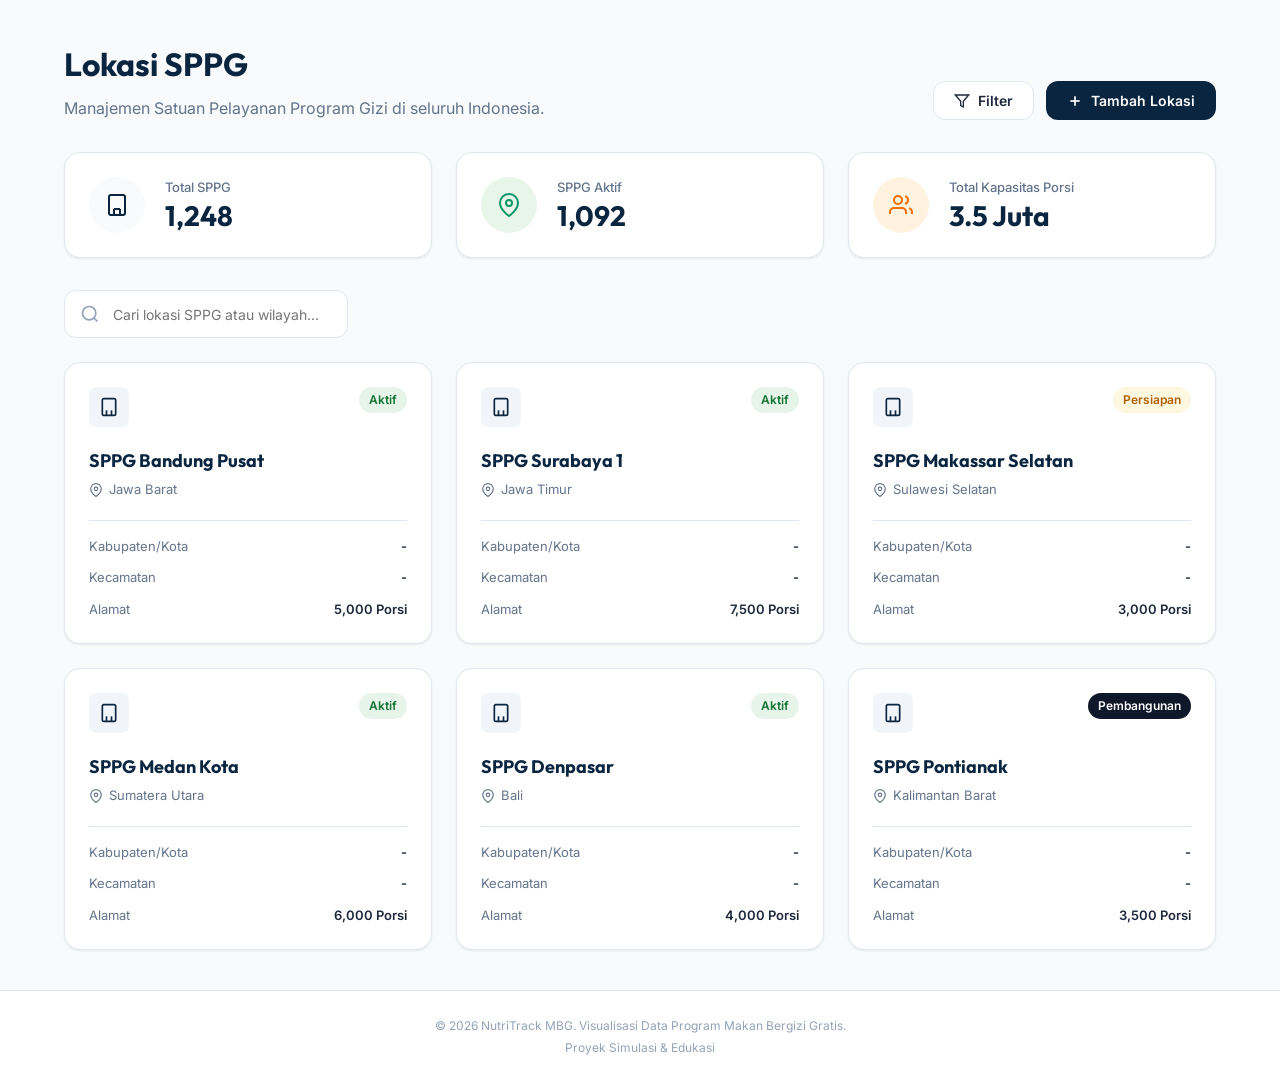
==== commit 5179d3a5: "p" ====
--- a/apps/izza/index.html
+++ b/apps/izza/index.html
@@ -549,20 +549,26 @@
   <!-- Toast Container -->
   <div class="toast-container" id="toast-container"></div>
 
-  <!-- JavaScript -->
-  <script src="app.js"></script>
-
-  <!-- HOOK GABUNGAN: sembunyikan header sendiri & navigasi dari menu induk -->
+  <!-- Sembunyikan header sendiri (menu disediakan halaman induk) -->
   <style>.app-header{display:none !important;}</style>
+
+  <!-- JavaScript: 1) ambil data SPPG dari API  2) muat app.js setelah data siap -->
+  <script src="bootstrap.js"></script>
   <script>
-    window.addEventListener('load', function () {
-      function go() {
-        var tab = (location.hash || '#lokasi').replace('#','');
-        var el = document.querySelector('.nav-item[data-tab="'+tab+'"]');
-        if (el) el.click();
-      }
-      go();
-      window.addEventListener('hashchange', go);
+    NT_loadIzza().then(function () {
+      var s = document.createElement('script');
+      s.src = 'app.js';
+      s.onload = function () {
+        document.dispatchEvent(new Event('DOMContentLoaded'));
+        function go() {
+          var tab = (location.hash || '#lokasi').replace('#', '');
+          var el = document.querySelector('.nav-item[data-tab="' + tab + '"]');
+          if (el) el.click();
+        }
+        go();
+        window.addEventListener('hashchange', go);
+      };
+      document.body.appendChild(s);
     });
   </script>
 </body>
